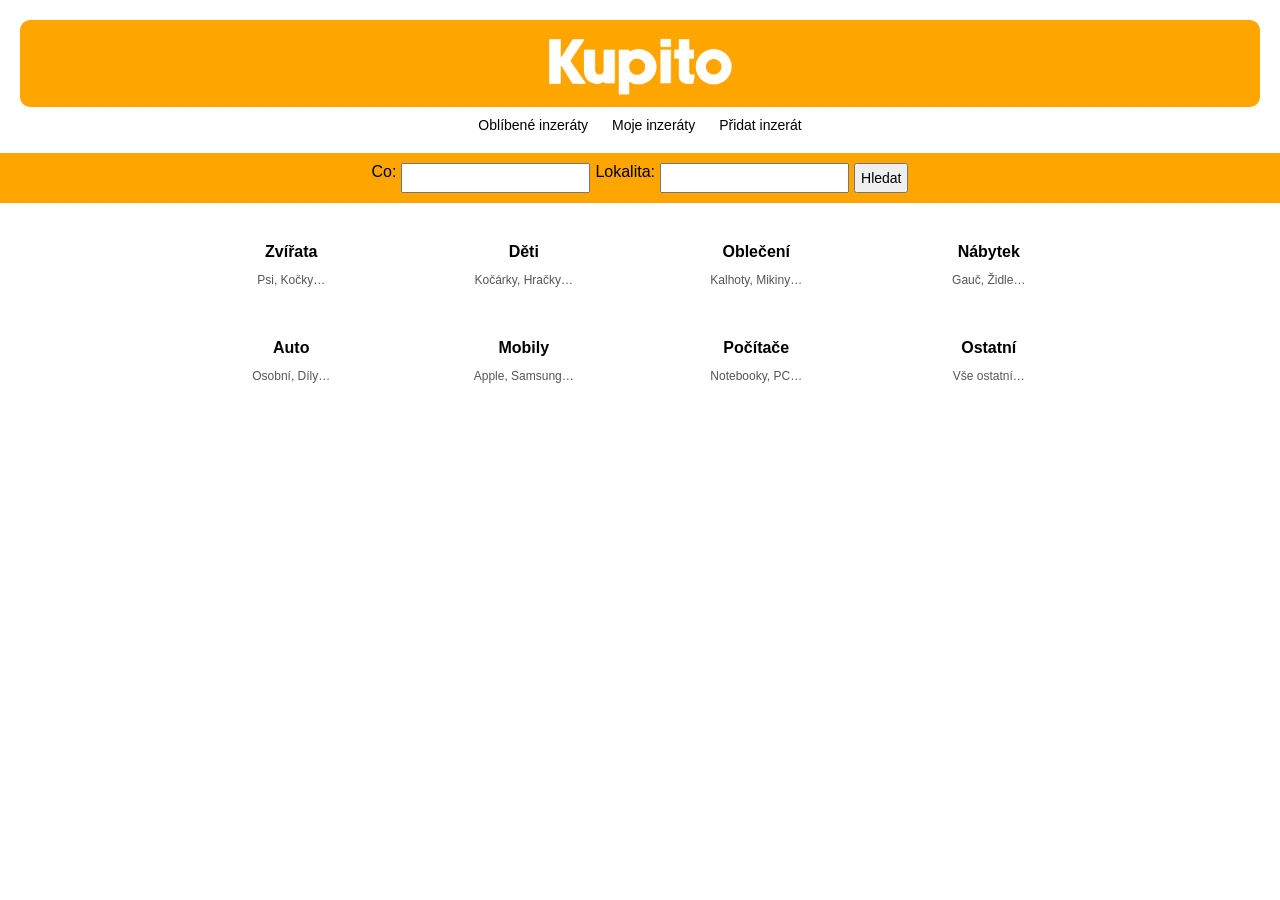
==== Bazos/index.html @ 774263dd "asdda" ====
<!DOCTYPE html>
<html lang="cs">
<head>
    <meta charset="UTF-8">
    <title>Bazoš – demo</title>
    <link rel="stylesheet" href="style.css">
</head>
<body>

<header>
<div class="icon orange-icon">
    <img src="img/kupitologo_300x125.png">
</div>

    <div class="menu">
        <a href="#">Oblíbené inzeráty</a>
        <a href="#">Moje inzeráty</a>
        <a href="#">Přidat inzerát</a>
    </div>
</header>

<div class="search">
    <label>Co:</label>
    <input type="text">

    <label>Lokalita:</label>
    <input type="text">

    <button id="searchBtn">Hledat</button>
</div>

<div class="categories">
    <div class="category" onclick="klik('Zvířata')">
    <h3>Zvířata</h3>
    <p>Psi, Kočky…</p>
</div>

<div class="category" onclick="klik('Děti')">
    <h3>Děti</h3>
    <p>Kočárky, Hračky…</p>
</div>

<div class="category" onclick="klik('Oblečení')">
    <h3>Oblečení</h3>
    <p>Kalhoty, Mikiny…</p>
</div>

<div class="category" onclick="klik('Nábytek')">
    <h3>Nábytek</h3>
    <p>Gauč, Židle…</p>
</div>

<div class="category" onclick="klik('Auto')">
    <h3>Auto</h3>
    <p>Osobní, Díly…</p>
</div>

<div class="category" onclick="klik('Mobily')">
    <h3>Mobily</h3>
    <p>Apple, Samsung…</p>
</div>

<div class="category" onclick="klik('Počítače')">
    <h3>Počítače</h3>
    <p>Notebooky, PC…</p>
</div>

<div class="category" onclick="klik('Ostatní')">
    <h3>Ostatní</h3>
    <p>Vše ostatní…</p>
</div>


</div>

<script src="script.js"></script>
</body>
</html>
---- Bazos/style.css ----
body {
    font-family: Arial, sans-serif;
    margin: 0;
    background: #fff;
    color: #000;
}

header {
    padding: 20px;
    text-align: center;
}

.logo {
    font-size: 50px;
    font-weight: bold
    
}
.orange-icon {
    background: orange;
    padding: px;
    border-radius: 10px;
}

.orange-icon img {
    filter: brightness(0) invert(1);
    width: 200px;
}

.logo span {
    color: orange;
}

.menu {
    margin-top: 10px;
    font-size: 14px;
}

.menu a {
    margin: 0 10px;
    text-decoration: none;
    color: #000;
}

.search {
    background: orange;
    padding: 10px;
    display: flex;
    justify-content: center;
    gap: 5px;
    flex-wrap: wrap;
}

.search input,
.search select,
.search button {
    padding: 5px;
    font-size: 14px;
}

.categories {
    max-width: 900px;
    margin: 30px auto;
    display: grid;
    grid-template-columns: repeat(4, 1fr);
    gap: 30px;
    text-align: center;
}

.category {
    cursor: pointer;
}

.category h3 {
    margin: 10px 0 5px;
    font-size: 16px;
}

.category p {
    font-size: 12px;
    color: #555;
}

.category:hover h3 {
    color: orange;
}

footer {
    text-align: center;
    font-size: 12px;
    color: #666;
    padding: 20px;
}
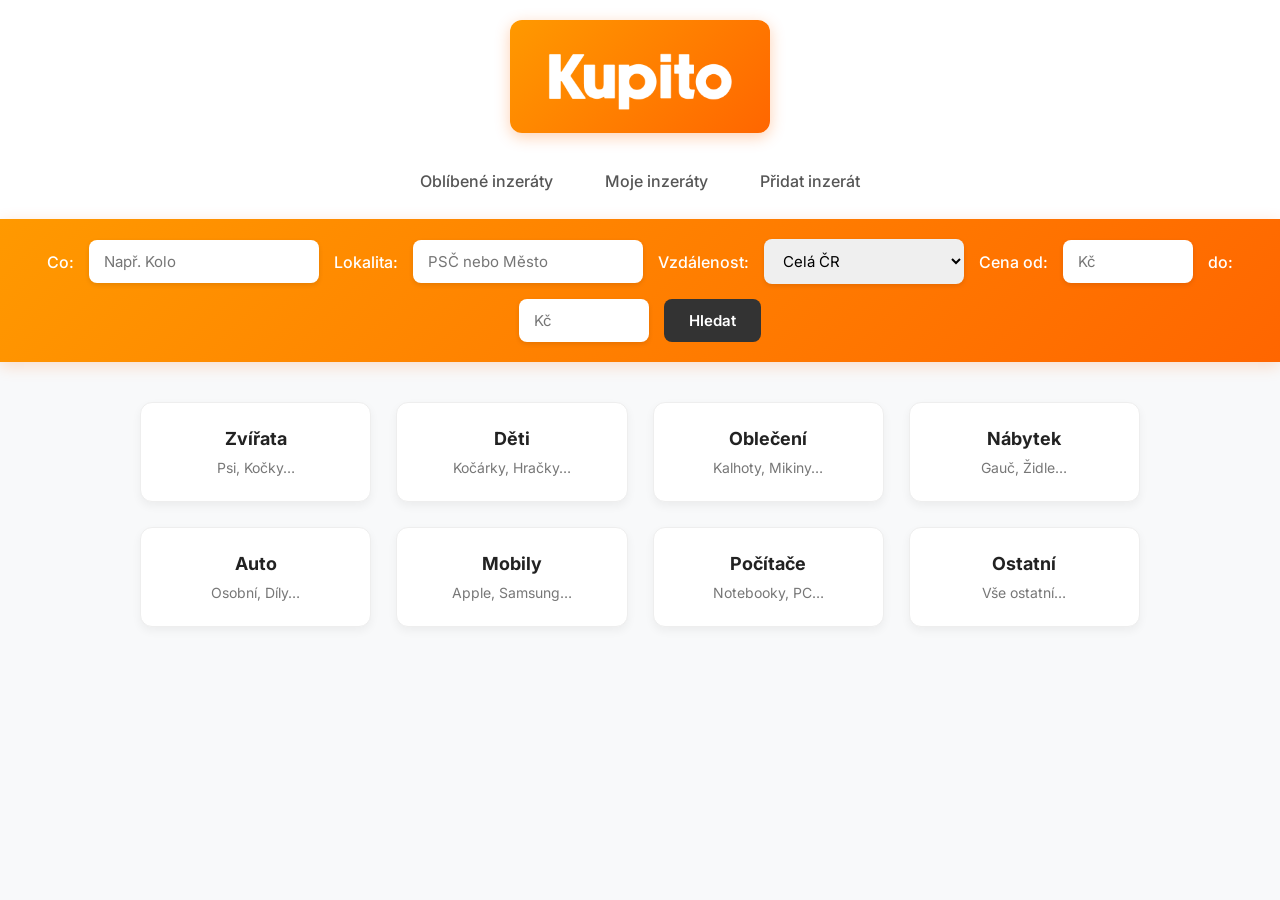
==== commit cfe51619: "dsadad" ====
--- a/Bazos/index.html
+++ b/Bazos/index.html
@@ -3,6 +3,7 @@
 <head>
     <meta charset="UTF-8">
     <title>Bazoš – demo</title>
+    <link href="https://fonts.googleapis.com/css2?family=Inter:wght@400;500;600;700&display=swap" rel="stylesheet">
     <link rel="stylesheet" href="style.css">
 </head>
 <body>
@@ -13,59 +14,74 @@
 </div>
 
     <div class="menu">
-        <a href="#">Oblíbené inzeráty</a>
-        <a href="#">Moje inzeráty</a>
-        <a href="#">Přidat inzerát</a>
+        <a href="oblibene.html">Oblíbené inzeráty</a>
+        <a href="moje-inzeraty.html">Moje inzeráty</a>
+        <a href="pridat-inzerat.html">Přidat inzerát</a>
     </div>
 </header>
 
 <div class="search">
     <label>Co:</label>
-    <input type="text">
+    <input type="text" id="searchInputWhat" placeholder="Např. Kolo">
 
     <label>Lokalita:</label>
-    <input type="text">
+    <input type="text" id="searchInputWhere" placeholder="PSČ nebo Město">
+
+    <label>Vzdálenost:</label>
+    <select id="searchInputDistance">
+        <option value="">Celá ČR</option>
+        <option value="10">+ 10 km</option>
+        <option value="30">+ 30 km</option>
+        <option value="50">+ 50 km</option>
+        <option value="100">+ 100 km</option>
+    </select>
+    
+    <label>Cena od:</label>
+    <input type="number" id="searchInputPriceFrom" placeholder="Kč" style="width: 100px;">
+    
+    <label>do:</label>
+    <input type="number" id="searchInputPriceTo" placeholder="Kč" style="width: 100px;">
 
     <button id="searchBtn">Hledat</button>
 </div>
 
 <div class="categories">
-    <div class="category" onclick="klik('Zvířata')">
+<div class="category" data-name="Zvířata">
     <h3>Zvířata</h3>
     <p>Psi, Kočky…</p>
 </div>
 
-<div class="category" onclick="klik('Děti')">
+<div class="category" data-name="Děti">
     <h3>Děti</h3>
     <p>Kočárky, Hračky…</p>
 </div>
 
-<div class="category" onclick="klik('Oblečení')">
+<div class="category" data-name="Oblečení">
     <h3>Oblečení</h3>
     <p>Kalhoty, Mikiny…</p>
 </div>
 
-<div class="category" onclick="klik('Nábytek')">
+<div class="category" data-name="Nábytek">
     <h3>Nábytek</h3>
     <p>Gauč, Židle…</p>
 </div>
 
-<div class="category" onclick="klik('Auto')">
+<div class="category" data-name="Auto">
     <h3>Auto</h3>
     <p>Osobní, Díly…</p>
 </div>
 
-<div class="category" onclick="klik('Mobily')">
+<div class="category" data-name="Mobily">
     <h3>Mobily</h3>
     <p>Apple, Samsung…</p>
 </div>
 
-<div class="category" onclick="klik('Počítače')">
+<div class="category" data-name="Počítače">
     <h3>Počítače</h3>
     <p>Notebooky, PC…</p>
 </div>
 
-<div class="category" onclick="klik('Ostatní')">
+<div class="category" data-name="Ostatní">
     <h3>Ostatní</h3>
     <p>Vše ostatní…</p>
 </div>
--- a/Bazos/style.css
+++ b/Bazos/style.css
@@ -1,92 +1,218 @@
 body {
-    font-family: Arial, sans-serif;
+    font-family: 'Inter', sans-serif;
     margin: 0;
-    background: #fff;
-    color: #000;
+    background: #f8f9fa;
+    color: #333;
 }
 
 header {
     padding: 20px;
-    text-align: center;
-}
-
-.logo {
-    font-size: 50px;
-    font-weight: bold
-    
-}
+    background: white;
+    box-shadow: 0 2px 10px rgba(0,0,0,0.05);
+    display: flex;
+    flex-direction: column;
+    align-items: center;
+}
+
+.icon {
+    margin-bottom: 20px;
+}
+
 .orange-icon {
-    background: orange;
-    padding: px;
-    border-radius: 10px;
+    background: linear-gradient(135deg, #ff9900, #ff6600);
+    padding: 15px 30px;
+    border-radius: 12px;
+    box-shadow: 0 4px 15px rgba(255, 102, 0, 0.3);
+    display: inline-block;
 }
 
 .orange-icon img {
     filter: brightness(0) invert(1);
     width: 200px;
-}
-
-.logo span {
-    color: orange;
+    display: block;
 }
 
 .menu {
     margin-top: 10px;
-    font-size: 14px;
+    font-size: 16px;
+    font-weight: 500;
+    display: flex;
+    gap: 20px;
 }
 
 .menu a {
-    margin: 0 10px;
     text-decoration: none;
-    color: #000;
+    color: #555;
+    padding: 8px 16px;
+    border-radius: 8px;
+    transition: all 0.3s ease;
+}
+
+.menu a:hover {
+    background-color: #fff3e6;
+    color: #ff7b00;
 }
 
 .search {
-    background: orange;
-    padding: 10px;
+    background: linear-gradient(135deg, #ff9900, #ff6600);
+    padding: 20px;
     display: flex;
     justify-content: center;
-    gap: 5px;
+    align-items: center;
+    gap: 15px;
     flex-wrap: wrap;
+    box-shadow: 0 4px 15px rgba(255, 102, 0, 0.2);
+}
+
+.search label {
+    color: white;
+    font-weight: 500;
 }
 
 .search input,
-.search select,
+.search select {
+    padding: 12px 15px;
+    font-size: 15px;
+    border: none;
+    border-radius: 8px;
+    outline: none;
+    box-shadow: 0 2px 5px rgba(0,0,0,0.1);
+    width: 200px;
+    font-family: 'Inter', sans-serif;
+}
+
 .search button {
-    padding: 5px;
+    padding: 12px 25px;
+    font-size: 15px;
+    font-weight: 600;
+    background-color: #333;
+    color: white;
+    border: none;
+    border-radius: 8px;
+    cursor: pointer;
+    transition: background-color 0.3s ease, transform 0.1s;
+    font-family: 'Inter', sans-serif;
+}
+
+.search button:hover {
+    background-color: #555;
+}
+.search button:active {
+    transform: scale(0.98);
+}
+
+.categories {
+    max-width: 1000px;
+    margin: 40px auto;
+    display: grid;
+    grid-template-columns: repeat(auto-fill, minmax(220px, 1fr));
+    gap: 25px;
+    padding: 0 20px;
+}
+
+.category {
+    background: white;
+    border-radius: 12px;
+    padding: 25px 20px;
+    text-align: center;
+    cursor: pointer;
+    box-shadow: 0 4px 10px rgba(0,0,0,0.05);
+    transition: all 0.3s ease;
+    border: 1px solid #eee;
+}
+
+.category h3 {
+    margin: 0 0 10px 0;
+    font-size: 18px;
+    color: #222;
+    transition: color 0.3s ease;
+}
+
+.category p {
+    margin: 0;
     font-size: 14px;
-}
-
-.categories {
-    max-width: 900px;
-    margin: 30px auto;
-    display: grid;
-    grid-template-columns: repeat(4, 1fr);
-    gap: 30px;
-    text-align: center;
-}
-
-.category {
+    color: #777;
+}
+
+.category:hover {
+    transform: translateY(-5px);
+    box-shadow: 0 8px 25px rgba(0,0,0,0.1);
+    border-color: #ff9900;
+}
+
+.category:hover h3 {
+    color: #ff7b00;
+}
+
+.content-page {
+    max-width: 800px;
+    margin: 40px auto;
+    padding: 30px;
+    background: white;
+    border-radius: 12px;
+    box-shadow: 0 4px 20px rgba(0,0,0,0.05);
+    min-height: 400px;
+}
+
+.content-page h2 {
+    color: #333;
+    margin-top: 0;
+    padding-bottom: 15px;
+    border-bottom: 2px solid #ff9900;
+}
+
+.back-link {
+    display: inline-block;
+    margin-bottom: 20px;
+    color: #ff7b00;
+    text-decoration: none;
+    font-weight: 500;
+}
+
+.back-link:hover {
+    text-decoration: underline;
+}
+
+.form-group {
+    margin-bottom: 20px;
+}
+
+.form-group label {
+    display: block;
+    margin-bottom: 8px;
+    font-weight: 500;
+}
+
+.form-group input, .form-group textarea {
+    width: 100%;
+    padding: 12px;
+    border: 1px solid #ddd;
+    border-radius: 8px;
+    font-family: 'Inter', sans-serif;
+    box-sizing: border-box;
+}
+
+.btn-primary {
+    background: linear-gradient(135deg, #ff9900, #ff6600);
+    color: white;
+    padding: 12px 25px;
+    border: none;
+    border-radius: 8px;
     cursor: pointer;
-}
-
-.category h3 {
-    margin: 10px 0 5px;
     font-size: 16px;
-}
-
-.category p {
-    font-size: 12px;
-    color: #555;
-}
-
-.category:hover h3 {
-    color: orange;
+    font-weight: 600;
+    font-family: 'Inter', sans-serif;
+}
+
+.btn-primary:hover {
+    box-shadow: 0 4px 15px rgba(255, 102, 0, 0.3);
 }
 
 footer {
     text-align: center;
-    font-size: 12px;
-    color: #666;
-    padding: 20px;
-}
+    font-size: 14px;
+    color: #888;
+    padding: 40px 20px;
+    margin-top: 40px;
+    border-top: 1px solid #eee;
+}
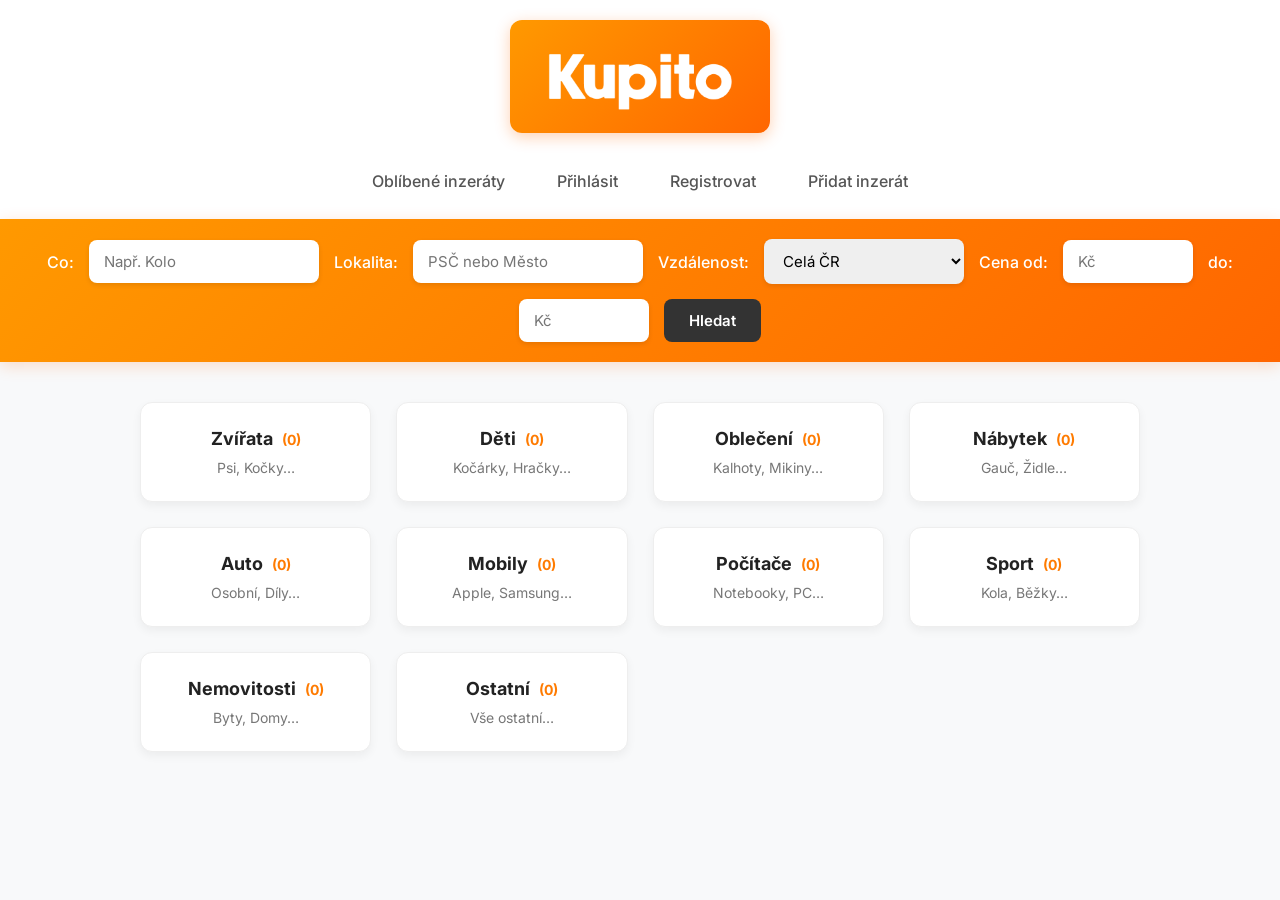
==== commit 71dc987d: "Projekt 2" ====
--- a/Bazos/index.html
+++ b/Bazos/index.html
@@ -4,7 +4,7 @@
     <meta charset="UTF-8">
     <title>Bazoš – demo</title>
     <link href="https://fonts.googleapis.com/css2?family=Inter:wght@400;500;600;700&display=swap" rel="stylesheet">
-    <link rel="stylesheet" href="style.css">
+    <link rel="stylesheet" href="style.css?v=2">
 </head>
 <body>
 
@@ -13,7 +13,7 @@
     <img src="img/kupitologo_300x125.png">
 </div>
 
-    <div class="menu">
+    <div class="menu" id="headerMenu">
         <a href="oblibene.html">Oblíbené inzeráty</a>
         <a href="moje-inzeraty.html">Moje inzeráty</a>
         <a href="pridat-inzerat.html">Přidat inzerát</a>
@@ -47,46 +47,54 @@
 
 <div class="categories">
 <div class="category" data-name="Zvířata">
-    <h3>Zvířata</h3>
+    <h3>Zvířata <span class="cat-count" id="count-Zvířata"></span></h3>
     <p>Psi, Kočky…</p>
 </div>
 
 <div class="category" data-name="Děti">
-    <h3>Děti</h3>
+    <h3>Děti <span class="cat-count" id="count-Děti"></span></h3>
     <p>Kočárky, Hračky…</p>
 </div>
 
 <div class="category" data-name="Oblečení">
-    <h3>Oblečení</h3>
+    <h3>Oblečení <span class="cat-count" id="count-Oblečení"></span></h3>
     <p>Kalhoty, Mikiny…</p>
 </div>
 
 <div class="category" data-name="Nábytek">
-    <h3>Nábytek</h3>
+    <h3>Nábytek <span class="cat-count" id="count-Nábytek"></span></h3>
     <p>Gauč, Židle…</p>
 </div>
 
 <div class="category" data-name="Auto">
-    <h3>Auto</h3>
+    <h3>Auto <span class="cat-count" id="count-Auto"></span></h3>
     <p>Osobní, Díly…</p>
 </div>
 
 <div class="category" data-name="Mobily">
-    <h3>Mobily</h3>
+    <h3>Mobily <span class="cat-count" id="count-Mobily"></span></h3>
     <p>Apple, Samsung…</p>
 </div>
 
 <div class="category" data-name="Počítače">
-    <h3>Počítače</h3>
+    <h3>Počítače <span class="cat-count" id="count-Počítače"></span></h3>
     <p>Notebooky, PC…</p>
 </div>
 
+<div class="category" data-name="Sport">
+    <h3>Sport <span class="cat-count" id="count-Sport"></span></h3>
+    <p>Kola, Běžky…</p>
+</div>
+
+<div class="category" data-name="Nemovitosti">
+    <h3>Nemovitosti <span class="cat-count" id="count-Nemovitosti"></span></h3>
+    <p>Byty, Domy…</p>
+</div>
+
 <div class="category" data-name="Ostatní">
-    <h3>Ostatní</h3>
+    <h3>Ostatní <span class="cat-count" id="count-Ostatní"></span></h3>
     <p>Vše ostatní…</p>
 </div>
-
-
 </div>
 
 <script src="script.js"></script>
--- a/Bazos/style.css
+++ b/Bazos/style.css
@@ -216,3 +216,61 @@
     margin-top: 40px;
     border-top: 1px solid #eee;
 }
+
+
+.ad-list {
+    display: flex;
+    flex-direction: column;
+    gap: 15px;
+    margin-top: 20px;
+}
+.ad-item {
+    display: flex;
+    border: 1px solid #eee;
+    border-radius: 8px;
+    overflow: hidden;
+    background: #fafafa;
+    transition: transform 0.2s, box-shadow 0.2s;
+}
+.ad-item:hover {
+    transform: translateY(-2px);
+    box-shadow: 0 4px 15px rgba(0,0,0,0.08);
+    background: #fff;
+}
+.ad-image {
+    width: 150px;
+    flex-shrink: 0;
+    background: #e0e0e0;
+    display: flex;
+    align-items: center;
+    justify-content: center;
+    color: #999;
+    font-size: 14px;
+    padding: 0;
+    overflow: hidden;
+}
+.ad-image img {
+    width: 100%;
+    height: 100%;
+    object-fit: cover;
+}
+.ad-content {
+    padding: 15px;
+    flex-grow: 1;
+}
+.ad-title {
+    margin: 0 0 10px 0;
+    color: #222;
+    font-size: 18px;
+}
+.ad-desc {
+    color: #666;
+    margin: 0 0 10px 0;
+    font-size: 14px;
+}
+.ad-price {
+    font-weight: 700;
+    color: #ff7b00;
+    font-size: 18px;
+    margin-top: 10px;
+}
